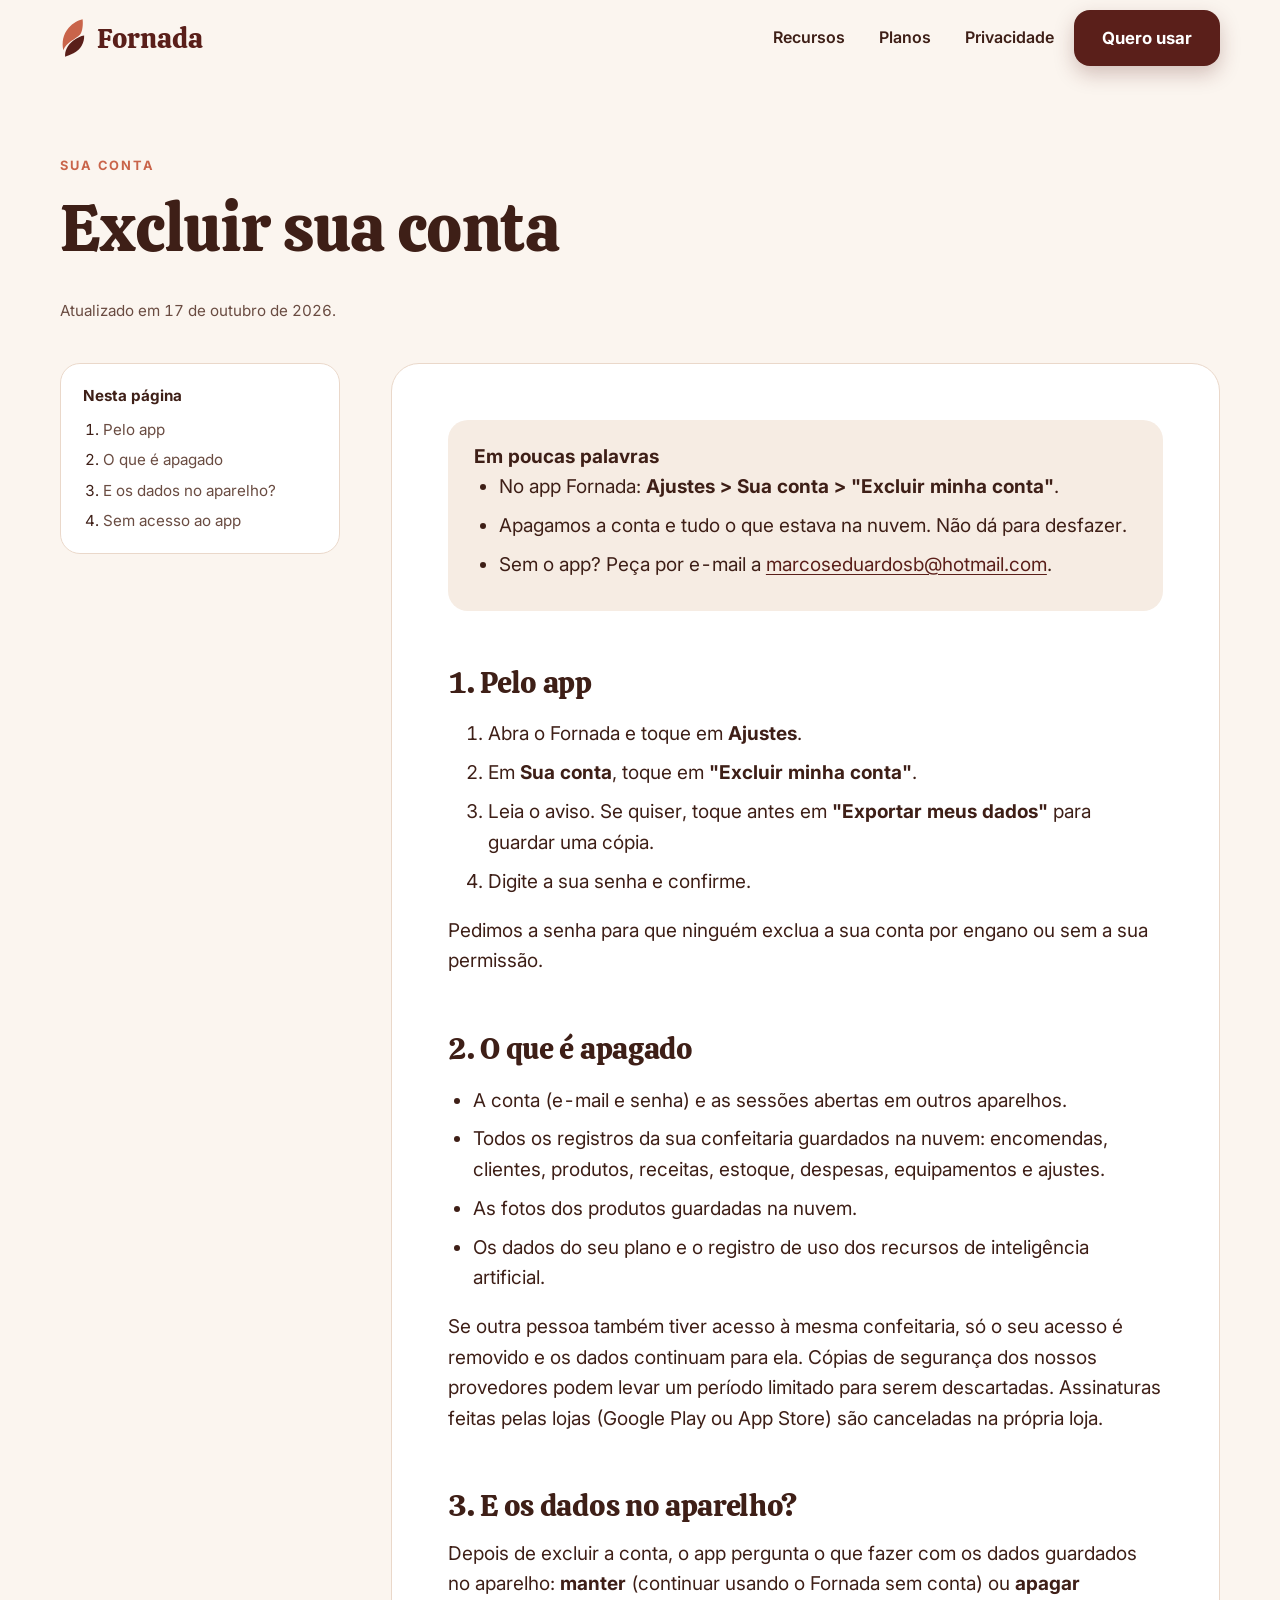
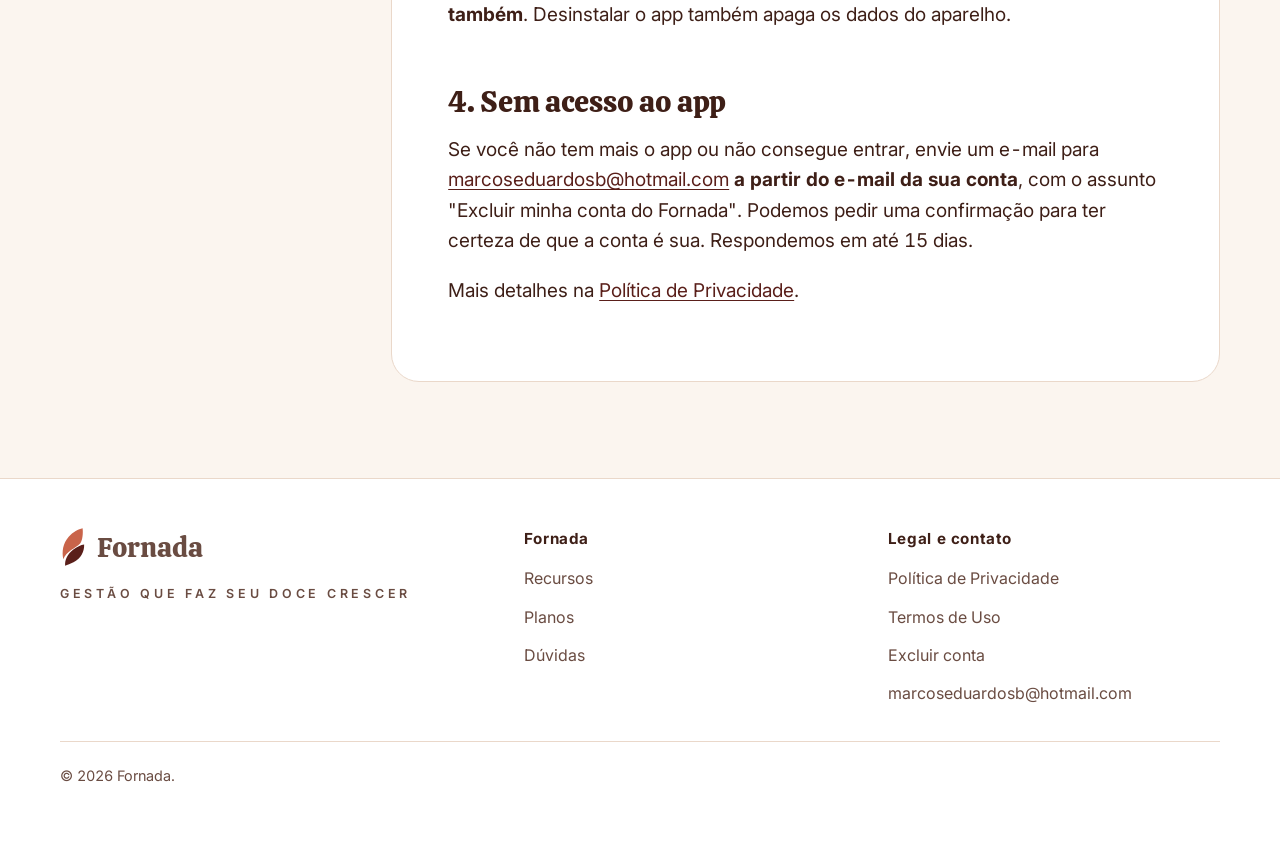
==== excluir-conta.html @ 0e25204d "Account deletion page (link required by the Play Store)" ====
<!doctype html>
<html lang="pt-BR">
<head>
  <meta charset="utf-8">
  <meta name="viewport" content="width=device-width, initial-scale=1">
  <title>Excluir conta — Fornada</title>
  <meta name="description" content="Como excluir a sua conta do Fornada e os dados dela, pelo app ou por e-mail.">
  <meta name="theme-color" content="#5A1F1A">
  <link rel="icon" href="assets/favicon.svg" type="image/svg+xml">
  <link rel="preconnect" href="https://fonts.googleapis.com">
  <link rel="preconnect" href="https://fonts.gstatic.com" crossorigin>
  <link href="https://fonts.googleapis.com/css2?family=Calistoga&family=Inter:wght@400;500;600;700;800&display=swap" rel="stylesheet">
  <link rel="stylesheet" href="assets/style.css">
  <script>document.documentElement.classList.add("js")</script>
</head>
<body>
<svg width="0" height="0" style="position:absolute" aria-hidden="true"><defs><symbol id="leaf" viewBox="-20 -10 290 440"><path fill="#C9644A" d="M225 3C232 60 225 135 198 172C150 225 45 255 13 345C-5 260 10 170 70 100C120 40 180 15 225 3Z"/><path fill="#5A1F1A" d="M242 182C246 262 205 335 125 378C92 395 58 407 33 416C28 350 58 288 120 240C165 205 205 188 242 182Z"/></symbol></defs></svg>
<a class="skip" href="#conteudo">Pular para o conteúdo</a>
<header class="site-header">
  <div class="wrap">
    <a class="brand" href="./" aria-label="Fornada, página inicial"><svg aria-hidden="true"><use href="#leaf"/></svg><span>Fornada</span></a>
    <nav class="nav" aria-label="Principal">
      <a href="./#recursos">Recursos</a>
      <a href="./#planos">Planos</a>
      <a href="privacidade.html">Privacidade</a>
      <a class="btn btn-primary" href="./#comecar">Quero usar</a>
    </nav>
  </div>
</header>

<main id="conteudo">
  <div class="wrap legal-hero">
    <span class="eyebrow">Sua conta</span>
    <h1>Excluir sua conta</h1>
    <p class="updated">Atualizado em 17 de outubro de 2026.</p>
  </div>

  <div class="wrap legal">
    <nav class="toc" aria-label="Nesta página">
      <strong>Nesta página</strong>
      <ol>
        <li><a href="#no-app">Pelo app</a></li>
        <li><a href="#apagado">O que é apagado</a></li>
        <li><a href="#aparelho">E os dados no aparelho?</a></li>
        <li><a href="#sem-app">Sem acesso ao app</a></li>
      </ol>
    </nav>

    <article class="doc">
      <div class="summary">
        <strong>Em poucas palavras</strong>
        <ul>
          <li>No app Fornada: <strong>Ajustes &gt; Sua conta &gt; "Excluir minha conta"</strong>.</li>
          <li>Apagamos a conta e tudo o que estava na nuvem. Não dá para desfazer.</li>
          <li>Sem o app? Peça por e-mail a <a href="mailto:marcoseduardosb@hotmail.com?subject=Excluir%20minha%20conta%20do%20Fornada">marcoseduardosb@hotmail.com</a>.</li>
        </ul>
      </div>

      <h2 id="no-app">1. Pelo app</h2>
      <ol>
        <li>Abra o Fornada e toque em <strong>Ajustes</strong>.</li>
        <li>Em <strong>Sua conta</strong>, toque em <strong>"Excluir minha conta"</strong>.</li>
        <li>Leia o aviso. Se quiser, toque antes em <strong>"Exportar meus dados"</strong> para guardar uma cópia.</li>
        <li>Digite a sua senha e confirme.</li>
      </ol>
      <p>Pedimos a senha para que ninguém exclua a sua conta por engano ou sem a sua permissão.</p>

      <h2 id="apagado">2. O que é apagado</h2>
      <ul>
        <li>A conta (e-mail e senha) e as sessões abertas em outros aparelhos.</li>
        <li>Todos os registros da sua confeitaria guardados na nuvem: encomendas, clientes, produtos, receitas, estoque, despesas, equipamentos e ajustes.</li>
        <li>As fotos dos produtos guardadas na nuvem.</li>
        <li>Os dados do seu plano e o registro de uso dos recursos de inteligência artificial.</li>
      </ul>
      <p>Se outra pessoa também tiver acesso à mesma confeitaria, só o seu acesso é removido e os dados continuam para ela. Cópias de segurança dos nossos provedores podem levar um período limitado para serem descartadas. Assinaturas feitas pelas lojas (Google Play ou App Store) são canceladas na própria loja.</p>

      <h2 id="aparelho">3. E os dados no aparelho?</h2>
      <p>Depois de excluir a conta, o app pergunta o que fazer com os dados guardados no aparelho: <strong>manter</strong> (continuar usando o Fornada sem conta) ou <strong>apagar também</strong>. Desinstalar o app também apaga os dados do aparelho.</p>

      <h2 id="sem-app">4. Sem acesso ao app</h2>
      <p>Se você não tem mais o app ou não consegue entrar, envie um e-mail para <a href="mailto:marcoseduardosb@hotmail.com?subject=Excluir%20minha%20conta%20do%20Fornada">marcoseduardosb@hotmail.com</a> <strong>a partir do e-mail da sua conta</strong>, com o assunto "Excluir minha conta do Fornada". Podemos pedir uma confirmação para ter certeza de que a conta é sua. Respondemos em até 15 dias.</p>
      <p>Mais detalhes na <a href="privacidade.html">Política de Privacidade</a>.</p>
    </article>
  </div>
</main>

<footer class="site-footer">
  <div class="wrap">
    <div>
      <a class="brand" href="./"><svg aria-hidden="true"><use href="#leaf"/></svg><span>Fornada</span></a>
      <div class="tagline">Gestão que faz seu doce crescer</div>
    </div>
    <div>
      <h4>Fornada</h4>
      <ul><li><a href="./#recursos">Recursos</a></li><li><a href="./#planos">Planos</a></li><li><a href="./#duvidas">Dúvidas</a></li></ul>
    </div>
    <div>
      <h4>Legal e contato</h4>
      <ul><li><a href="privacidade.html">Política de Privacidade</a></li><li><a href="termos.html">Termos de Uso</a></li><li><a href="excluir-conta.html">Excluir conta</a></li><li><a href="mailto:marcoseduardosb@hotmail.com">marcoseduardosb@hotmail.com</a></li></ul>
    </div>
    <p class="copy">© 2026 Fornada.</p>
  </div>
</footer>
<script src="assets/site.js" defer></script>
</body>
</html>
---- assets/style.css ----
/* Fornada — site. Same brand as the app: Calistoga for titles, Inter for
   text and numbers; cacau, borgô, terracota, caramelo, creme, oliva. Large
   text and targets (the audience is 50+). */

:root {
  --cacau: #3e1f17;
  --borgo: #5a1f1a;
  --terracota: #c9644a;
  --caramelo: #e0a473;
  --creme: #f7e9dd;
  --oliva: #4a4a3a;
  --menta: #1f6e4e;

  --bg: #fbf5ef;
  --surface: #ffffff;
  --surface-muted: #f6ece3;
  --border: #ead8ca;
  --text: #3e1f17;
  --text-2: #6a4c42;
  --primary: #5a1f1a;
  --on-primary: #ffffff;
  --accent-bg: #f7e1cb;

  --radius-sm: 12px;
  --radius: 20px;
  --radius-lg: 28px;
  --shadow: 0 1px 2px rgba(62, 31, 23, 0.06), 0 12px 32px rgba(62, 31, 23, 0.08);
  --shadow-lg: 0 2px 6px rgba(62, 31, 23, 0.08), 0 30px 70px rgba(62, 31, 23, 0.18);
  --max: 1160px;
  --gutter: clamp(16px, 4vw, 40px);
}

* { box-sizing: border-box; }
html { scroll-behavior: smooth; -webkit-text-size-adjust: 100%; }
@media (prefers-reduced-motion: reduce) { html { scroll-behavior: auto; } }

body {
  margin: 0;
  background: var(--bg);
  color: var(--text);
  font-family: "Inter", system-ui, -apple-system, "Segoe UI", sans-serif;
  font-size: 19px;
  line-height: 1.6;
  font-feature-settings: "tnum" 1;
}

img { max-width: 100%; height: auto; display: block; }
a { color: var(--primary); text-underline-offset: 3px; }
a:hover { color: var(--terracota); }
:focus-visible { outline: 3px solid var(--terracota); outline-offset: 3px; border-radius: 6px; }

h1, h2, h3 { color: var(--text); line-height: 1.15; margin: 0 0 0.5em; }
h1, h2 { font-family: "Calistoga", Georgia, serif; font-weight: 400; letter-spacing: -0.01em; }
h1 { font-size: clamp(2.4rem, 5.2vw, 4.1rem); }
h2 { font-size: clamp(1.9rem, 3.6vw, 2.8rem); }
h3 { font-size: 1.2rem; font-weight: 700; letter-spacing: -0.01em; }
p { margin: 0 0 1em; }

.wrap { width: min(var(--max), 100% - 2 * var(--gutter)); margin-inline: auto; }
.eyebrow {
  display: inline-block;
  font-size: 0.8rem;
  font-weight: 700;
  letter-spacing: 0.16em;
  text-transform: uppercase;
  color: var(--terracota);
  margin-bottom: 0.9rem;
}
.lead { font-size: clamp(1.1rem, 1.6vw, 1.3rem); color: var(--text-2); max-width: 38em; }

.skip {
  position: absolute; left: -999px; top: 8px;
  background: var(--primary); color: var(--on-primary); padding: 10px 16px; border-radius: 10px; z-index: 50;
}
.skip:focus { left: 8px; }

/* ------------------------------------------------------------- header */

.site-header {
  position: sticky; top: 0; z-index: 20;
  background: rgba(251, 245, 239, 0.88);
  backdrop-filter: saturate(1.4) blur(12px);
  -webkit-backdrop-filter: saturate(1.4) blur(12px);
  border-bottom: 1px solid transparent;
}
.site-header.scrolled { border-bottom-color: var(--border); }
.site-header .wrap { display: flex; align-items: center; gap: 24px; min-height: 76px; }

.brand { display: inline-flex; align-items: center; gap: 10px; text-decoration: none; color: var(--borgo); }
.brand svg { height: 40px; width: 27px; flex: none; }
.brand span { font-family: "Calistoga", Georgia, serif; font-size: 1.75rem; line-height: 1; }

.nav { margin-left: auto; display: flex; align-items: center; gap: 6px; }
.nav a:not(.btn) {
  text-decoration: none; color: var(--text); font-weight: 600; font-size: 1rem;
  padding: 12px 14px; border-radius: 999px;
}
.nav a:not(.btn):hover { background: var(--surface-muted); color: var(--primary); }
@media (max-width: 860px) { .nav a:not(.btn) { display: none; } }

/* ------------------------------------------------------------- buttons */

.btn {
  display: inline-flex; align-items: center; justify-content: center; gap: 10px;
  min-height: 56px; padding: 0 26px; border-radius: 16px;
  font: 700 1.05rem/1 "Inter", system-ui, sans-serif; text-decoration: none;
  border: 2px solid transparent; cursor: pointer; transition: transform 0.15s, background 0.15s, box-shadow 0.15s;
}
.btn svg { width: 22px; height: 22px; flex: none; }
.btn-primary { background: var(--primary); color: var(--on-primary); box-shadow: 0 8px 20px rgba(90, 31, 26, 0.25); }
.btn-primary:hover { background: var(--cacau); color: var(--on-primary); transform: translateY(-1px); }
.btn-ghost { background: transparent; color: var(--primary); border-color: var(--border); }
.btn-ghost:hover { background: var(--surface); border-color: var(--caramelo); color: var(--primary); }
.btn-light { background: var(--creme); color: var(--cacau); }
.btn-light:hover { background: #fff; color: var(--cacau); }

/* ------------------------------------------------------------- hero */

.hero { position: relative; overflow: hidden; padding: clamp(40px, 7vw, 96px) 0 clamp(56px, 8vw, 110px); }
.hero::before {
  content: ""; position: absolute; inset: auto -10% -45% 35%; height: 80%;
  background: radial-gradient(closest-side, rgba(224, 164, 115, 0.45), transparent 70%);
  pointer-events: none;
}
.hero .wrap { position: relative; display: grid; grid-template-columns: 1.02fr 1fr; gap: clamp(32px, 5vw, 72px); align-items: center; }
.hero h1 em { font-style: normal; color: var(--terracota); }
.hero .actions { display: flex; flex-wrap: wrap; gap: 12px; margin-top: 28px; }
.hero .note { margin-top: 18px; color: var(--text-2); font-size: 0.95rem; display: flex; gap: 8px; align-items: center; }
.hero .note svg { width: 20px; height: 20px; color: var(--menta); flex: none; }

.devices { position: relative; padding-bottom: 8%; }
.tablet {
  background: #1e120e; border-radius: 30px; padding: 14px; box-shadow: var(--shadow-lg);
  transform: rotate(-1.2deg);
}
.tablet img { border-radius: 18px; }
.phone {
  position: absolute; right: -2%; bottom: -2%; width: 30%;
  background: #1e120e; border-radius: 30px; padding: 9px; box-shadow: var(--shadow-lg);
  transform: rotate(3deg);
}
.phone img { border-radius: 22px; }

@media (max-width: 900px) {
  .hero .wrap { grid-template-columns: 1fr; }
  .devices { max-width: 620px; margin-inline: auto; width: 100%; }
}

/* ------------------------------------------------------------- trust strip */

.strip { background: var(--surface); border-block: 1px solid var(--border); }
.strip .wrap { display: grid; grid-template-columns: repeat(3, 1fr); gap: 24px; padding-block: 28px; }
.strip div { display: flex; gap: 14px; align-items: flex-start; }
.strip strong { display: block; font-size: 1.05rem; }
.strip span { color: var(--text-2); font-size: 0.98rem; }
.icon-tile {
  flex: none; width: 52px; height: 52px; border-radius: 16px;
  display: grid; place-items: center; background: var(--accent-bg); color: var(--borgo);
}
.icon-tile svg { width: 26px; height: 26px; }
@media (max-width: 820px) { .strip .wrap { grid-template-columns: 1fr; } }

/* ------------------------------------------------------------- sections */

section { padding: clamp(64px, 9vw, 120px) 0; }
.section-head { max-width: 760px; margin-bottom: clamp(32px, 5vw, 56px); }
.section-head.center { margin-inline: auto; text-align: center; }
.section-head.center .lead { margin-inline: auto; }

.features { display: grid; grid-template-columns: repeat(3, 1fr); gap: 20px; }
.feature {
  background: var(--surface); border: 1px solid var(--border); border-radius: var(--radius);
  padding: 28px; transition: transform 0.2s, box-shadow 0.2s, border-color 0.2s;
}
.feature:hover { transform: translateY(-3px); box-shadow: var(--shadow); border-color: #e2c8b3; }
.feature .icon-tile { margin-bottom: 18px; }
.feature p { color: var(--text-2); margin: 0; font-size: 1rem; }
.tag {
  display: inline-block; margin-left: 6px; vertical-align: 2px;
  font-size: 0.72rem; font-weight: 700; letter-spacing: 0.06em; text-transform: uppercase;
  color: var(--oliva); background: #e7e7d9; border-radius: 999px; padding: 3px 9px;
}
@media (max-width: 980px) { .features { grid-template-columns: repeat(2, 1fr); } }
@media (max-width: 640px) { .features { grid-template-columns: 1fr; } }

/* Showcase rows */
.showcase { display: grid; gap: clamp(56px, 8vw, 104px); }
.show { display: grid; grid-template-columns: 1fr 1fr; gap: clamp(32px, 6vw, 88px); align-items: center; }
.show.reverse .show-media { order: 2; }
.show-media { display: flex; justify-content: center; }
.show-media .frame {
  width: min(330px, 80%); background: #1e120e; border-radius: 36px; padding: 10px; box-shadow: var(--shadow-lg);
}
.show-media .frame img { border-radius: 27px; }
.show ul { list-style: none; padding: 0; margin: 18px 0 0; display: grid; gap: 12px; }
.show li { display: flex; gap: 12px; align-items: flex-start; color: var(--text-2); }
.show li svg { flex: none; width: 24px; height: 24px; color: var(--terracota); margin-top: 3px; }
@media (max-width: 860px) {
  .show { grid-template-columns: 1fr; }
  .show.reverse .show-media { order: 0; }
}

/* Chocolate band */
.band { background: var(--cacau); color: var(--creme); position: relative; overflow: hidden; }
.band::after {
  content: ""; position: absolute; right: -80px; top: -60px; width: 360px; height: 600px; opacity: 0.08;
  background: url("favicon.svg") no-repeat center / contain; transform: rotate(18deg);
}
.band h2, .band h3 { color: var(--creme); }
.band .lead { color: #e7d3c4; }
.terms { display: grid; grid-template-columns: repeat(3, 1fr); gap: 20px; margin-top: 40px; position: relative; z-index: 1; }
.term { background: rgba(247, 233, 221, 0.06); border: 1px solid rgba(247, 233, 221, 0.16); border-radius: var(--radius); padding: 28px; }
.term .word { font-family: "Calistoga", Georgia, serif; font-size: 2rem; color: var(--caramelo); }
.term .value { font-weight: 800; font-size: 1.9rem; letter-spacing: -0.02em; margin: 6px 0 4px; }
.term .value.up { color: #8fd9b6; }
.term p { color: #e7d3c4; margin: 0; font-size: 1rem; }
@media (max-width: 820px) { .terms { grid-template-columns: 1fr; } }

/* Plans */
.plans { display: grid; grid-template-columns: repeat(3, 1fr); gap: 20px; align-items: stretch; }
.plan {
  background: var(--surface); border: 1px solid var(--border); border-radius: var(--radius-lg);
  padding: 32px; display: flex; flex-direction: column;
}
.plan.featured { border: 2px solid var(--primary); box-shadow: var(--shadow); position: relative; }
.plan.featured .badge {
  position: absolute; top: -15px; left: 32px; background: var(--primary); color: #fff;
  font-size: 0.8rem; font-weight: 700; letter-spacing: 0.05em; padding: 6px 14px; border-radius: 999px;
}
.plan h3 { font-family: "Calistoga", Georgia, serif; font-weight: 400; font-size: 1.7rem; margin-bottom: 6px; }
.plan .price { font-weight: 800; font-size: 2.3rem; letter-spacing: -0.03em; line-height: 1.1; }
.plan .price small { font-size: 1rem; font-weight: 600; color: var(--text-2); letter-spacing: 0; }
.plan .alt { color: var(--text-2); font-size: 0.95rem; margin: 4px 0 20px; }
.plan ul { list-style: none; padding: 0; margin: 0 0 24px; display: grid; gap: 10px; }
.plan li { display: flex; gap: 10px; font-size: 1rem; }
.plan li svg { flex: none; width: 22px; height: 22px; color: var(--menta); margin-top: 3px; }
.plan .btn { margin-top: auto; }
.plans-note { text-align: center; color: var(--text-2); margin-top: 28px; font-size: 1rem; }
@media (max-width: 980px) { .plans { grid-template-columns: 1fr; max-width: 520px; margin-inline: auto; } }

/* FAQ */
.faq { max-width: 820px; margin-inline: auto; display: grid; gap: 12px; }
.faq details { background: var(--surface); border: 1px solid var(--border); border-radius: var(--radius); }
.faq summary {
  cursor: pointer; list-style: none; padding: 22px 26px; font-weight: 700; font-size: 1.08rem;
  display: flex; justify-content: space-between; align-items: center; gap: 16px; min-height: 56px;
}
.faq summary::-webkit-details-marker { display: none; }
.faq summary::after {
  content: ""; flex: none; width: 12px; height: 12px; border-right: 3px solid var(--primary);
  border-bottom: 3px solid var(--primary); transform: rotate(45deg); transition: transform 0.2s; margin-top: -6px;
}
.faq details[open] summary::after { transform: rotate(-135deg); margin-top: 6px; }
.faq details p { padding: 0 26px 22px; margin: 0; color: var(--text-2); }

/* CTA */
.cta { padding-top: 0; }
.cta .box {
  background: linear-gradient(135deg, var(--borgo), var(--cacau)); color: var(--creme);
  border-radius: var(--radius-lg); padding: clamp(36px, 6vw, 72px); display: grid;
  grid-template-columns: 1.4fr 1fr; gap: 32px; align-items: center; box-shadow: var(--shadow-lg);
}
.cta h2 { color: var(--creme); }
.cta p { color: #ecd8c9; }
.cta .actions { display: flex; flex-direction: column; gap: 12px; }
@media (max-width: 820px) { .cta .box { grid-template-columns: 1fr; } }

/* ------------------------------------------------------------- footer */

.site-footer { border-top: 1px solid var(--border); padding: 48px 0 40px; background: var(--surface); }
.site-footer .wrap { display: grid; grid-template-columns: 1.3fr 1fr 1fr; gap: 32px; }
.site-footer .tagline {
  font-size: 0.78rem; font-weight: 600; letter-spacing: 0.3em; text-transform: uppercase; color: var(--text-2); margin-top: 8px;
}
.site-footer h4 { margin: 0 0 12px; font-size: 0.95rem; letter-spacing: 0.04em; }
.site-footer ul { list-style: none; padding: 0; margin: 0; display: grid; gap: 8px; }
.site-footer a { color: var(--text-2); text-decoration: none; font-size: 1rem; }
.site-footer a:hover { color: var(--primary); text-decoration: underline; }
.copy { grid-column: 1 / -1; border-top: 1px solid var(--border); padding-top: 22px; color: var(--text-2); font-size: 0.9rem; }
@media (max-width: 760px) { .site-footer .wrap { grid-template-columns: 1fr; } }

/* ------------------------------------------------------------- legal pages */

.legal-hero { padding: clamp(40px, 6vw, 72px) 0 24px; }
.legal-hero p { color: var(--text-2); }
.legal { display: grid; grid-template-columns: 280px 1fr; gap: clamp(28px, 4vw, 56px); padding-bottom: 96px; align-items: start; }
.toc {
  position: sticky; top: 100px; background: var(--surface); border: 1px solid var(--border);
  border-radius: var(--radius); padding: 20px 22px; font-size: 0.95rem; max-height: calc(100vh - 130px); overflow: auto;
}
.toc strong { display: block; margin-bottom: 10px; }
.toc ol { margin: 0; padding-left: 20px; display: grid; gap: 6px; }
.toc a { color: var(--text-2); text-decoration: none; }
.toc a:hover { color: var(--primary); text-decoration: underline; }
.doc {
  background: var(--surface); border: 1px solid var(--border); border-radius: var(--radius-lg);
  padding: clamp(24px, 5vw, 56px); min-width: 0;
}
.doc h2 { font-size: clamp(1.5rem, 2.4vw, 1.9rem); margin-top: 1.8em; scroll-margin-top: 100px; }
.doc h2:first-child { margin-top: 0; }
.doc h3 { margin-top: 1.4em; }
.doc ul { padding-left: 1.3em; }
.doc li { margin-bottom: 0.45em; }
.doc .summary {
  background: var(--surface-muted); border-radius: var(--radius); padding: 22px 26px; margin-bottom: 2em;
}
.doc .summary ul { margin: 0; }
.doc table { width: 100%; border-collapse: collapse; font-size: 0.97rem; margin: 1em 0 1.5em; }
.doc th, .doc td { text-align: left; border-bottom: 1px solid var(--border); padding: 12px 10px; vertical-align: top; }
.doc th { background: var(--surface-muted); font-weight: 700; }
.table-scroll { overflow-x: auto; }
.updated { color: var(--text-2); font-size: 0.95rem; }
@media (max-width: 900px) {
  .legal { grid-template-columns: 1fr; }
  .toc { position: static; max-height: none; }
}

/* reveal on scroll (only when JS runs) */
.js .reveal { opacity: 0; transform: translateY(18px); transition: opacity 0.6s ease, transform 0.6s ease; }
.js .reveal.in { opacity: 1; transform: none; }
@media (prefers-reduced-motion: reduce) { .js .reveal { opacity: 1; transform: none; transition: none; } }
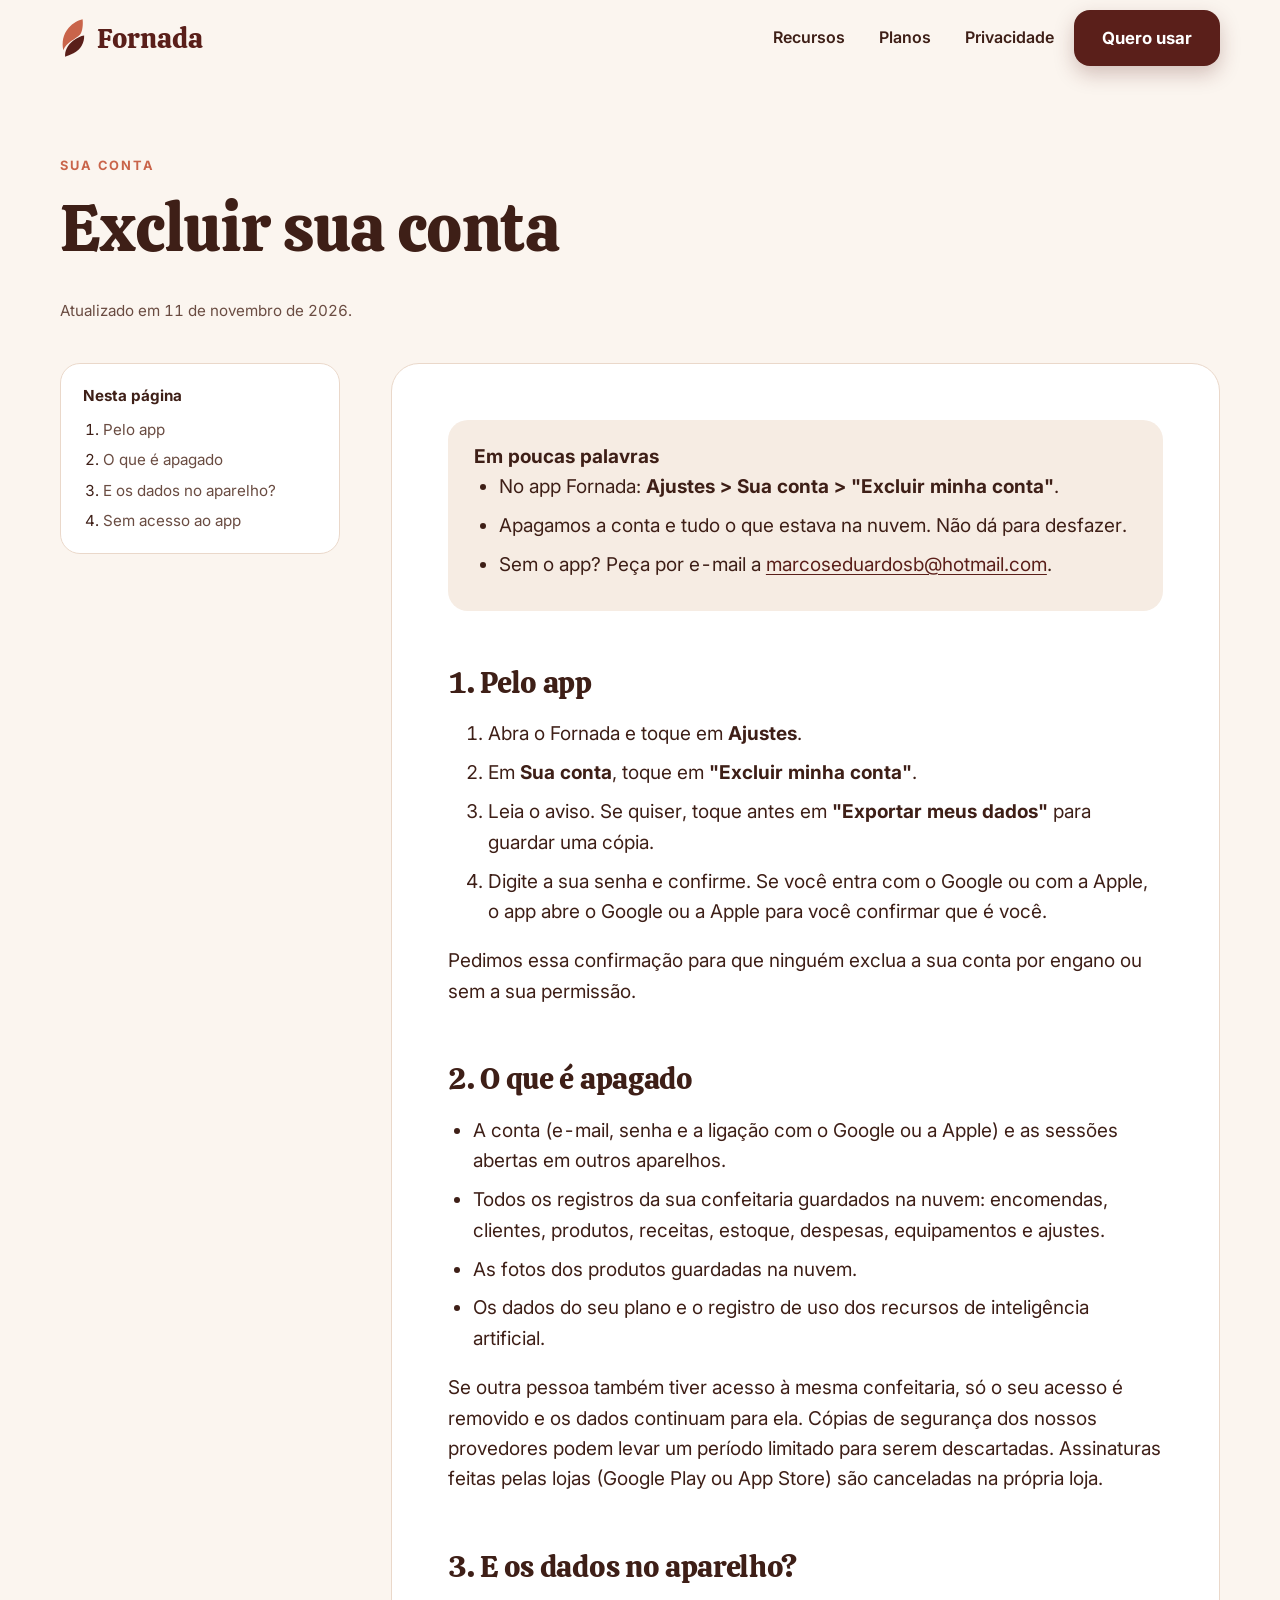
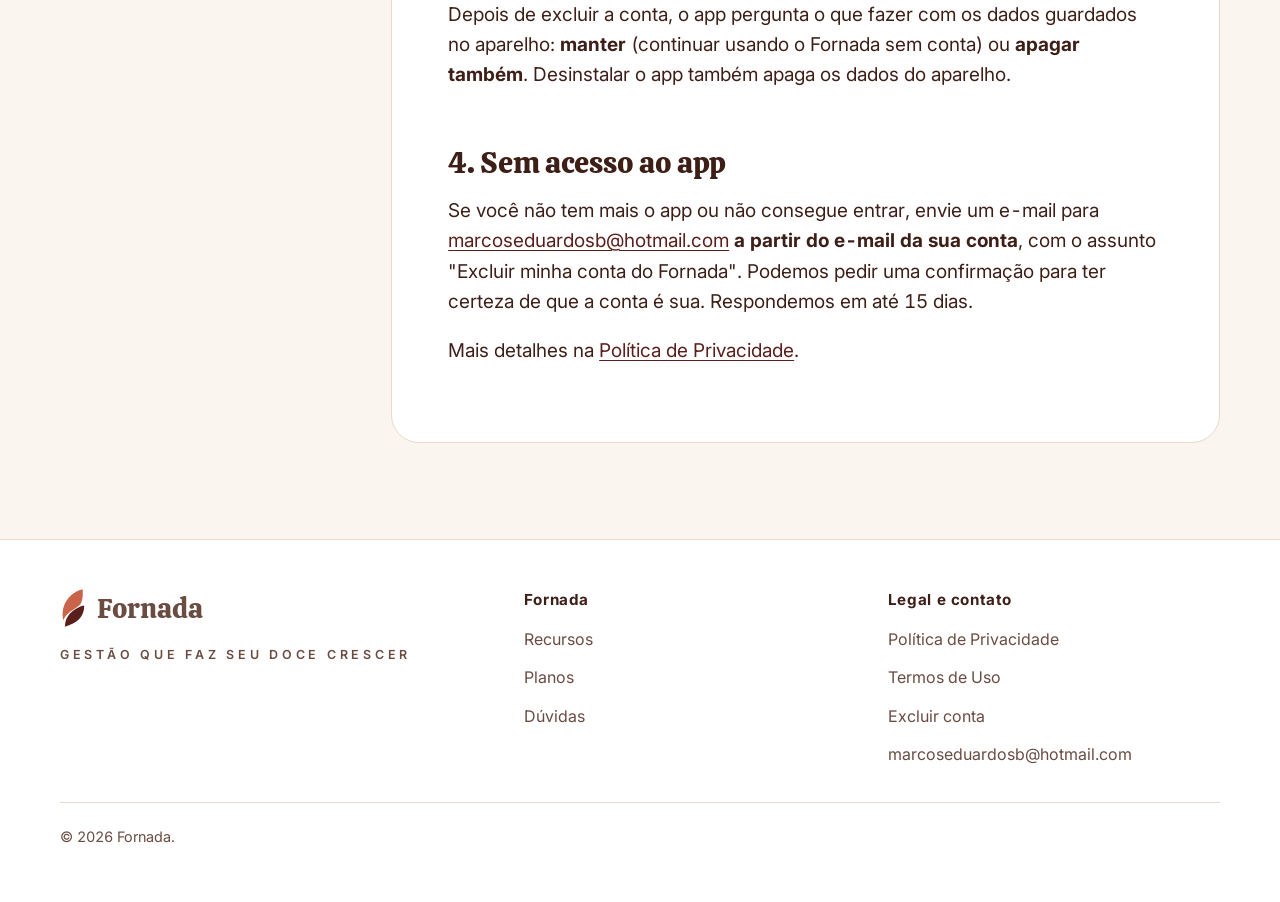
==== commit e57232f9: "Privacy and terms: signing in with Google or Apple What Google/Apple send (e-mail and an id), joinin" ====
--- a/excluir-conta.html
+++ b/excluir-conta.html
@@ -1,106 +1,106 @@
-<!doctype html>
-<html lang="pt-BR">
-<head>
-  <meta charset="utf-8">
-  <meta name="viewport" content="width=device-width, initial-scale=1">
-  <title>Excluir conta — Fornada</title>
-  <meta name="description" content="Como excluir a sua conta do Fornada e os dados dela, pelo app ou por e-mail.">
-  <meta name="theme-color" content="#5A1F1A">
-  <link rel="icon" href="assets/favicon.svg" type="image/svg+xml">
-  <link rel="preconnect" href="https://fonts.googleapis.com">
-  <link rel="preconnect" href="https://fonts.gstatic.com" crossorigin>
-  <link href="https://fonts.googleapis.com/css2?family=Calistoga&family=Inter:wght@400;500;600;700;800&display=swap" rel="stylesheet">
-  <link rel="stylesheet" href="assets/style.css">
-  <script>document.documentElement.classList.add("js")</script>
-</head>
-<body>
-<svg width="0" height="0" style="position:absolute" aria-hidden="true"><defs><symbol id="leaf" viewBox="-20 -10 290 440"><path fill="#C9644A" d="M225 3C232 60 225 135 198 172C150 225 45 255 13 345C-5 260 10 170 70 100C120 40 180 15 225 3Z"/><path fill="#5A1F1A" d="M242 182C246 262 205 335 125 378C92 395 58 407 33 416C28 350 58 288 120 240C165 205 205 188 242 182Z"/></symbol></defs></svg>
-<a class="skip" href="#conteudo">Pular para o conteúdo</a>
-<header class="site-header">
-  <div class="wrap">
-    <a class="brand" href="./" aria-label="Fornada, página inicial"><svg aria-hidden="true"><use href="#leaf"/></svg><span>Fornada</span></a>
-    <nav class="nav" aria-label="Principal">
-      <a href="./#recursos">Recursos</a>
-      <a href="./#planos">Planos</a>
-      <a href="privacidade.html">Privacidade</a>
-      <a class="btn btn-primary" href="./#comecar">Quero usar</a>
-    </nav>
-  </div>
-</header>
-
-<main id="conteudo">
-  <div class="wrap legal-hero">
-    <span class="eyebrow">Sua conta</span>
-    <h1>Excluir sua conta</h1>
-    <p class="updated">Atualizado em 17 de outubro de 2026.</p>
-  </div>
-
-  <div class="wrap legal">
-    <nav class="toc" aria-label="Nesta página">
-      <strong>Nesta página</strong>
-      <ol>
-        <li><a href="#no-app">Pelo app</a></li>
-        <li><a href="#apagado">O que é apagado</a></li>
-        <li><a href="#aparelho">E os dados no aparelho?</a></li>
-        <li><a href="#sem-app">Sem acesso ao app</a></li>
-      </ol>
-    </nav>
-
-    <article class="doc">
-      <div class="summary">
-        <strong>Em poucas palavras</strong>
-        <ul>
-          <li>No app Fornada: <strong>Ajustes &gt; Sua conta &gt; "Excluir minha conta"</strong>.</li>
-          <li>Apagamos a conta e tudo o que estava na nuvem. Não dá para desfazer.</li>
-          <li>Sem o app? Peça por e-mail a <a href="mailto:marcoseduardosb@hotmail.com?subject=Excluir%20minha%20conta%20do%20Fornada">marcoseduardosb@hotmail.com</a>.</li>
-        </ul>
-      </div>
-
-      <h2 id="no-app">1. Pelo app</h2>
-      <ol>
-        <li>Abra o Fornada e toque em <strong>Ajustes</strong>.</li>
-        <li>Em <strong>Sua conta</strong>, toque em <strong>"Excluir minha conta"</strong>.</li>
-        <li>Leia o aviso. Se quiser, toque antes em <strong>"Exportar meus dados"</strong> para guardar uma cópia.</li>
-        <li>Digite a sua senha e confirme.</li>
-      </ol>
-      <p>Pedimos a senha para que ninguém exclua a sua conta por engano ou sem a sua permissão.</p>
-
-      <h2 id="apagado">2. O que é apagado</h2>
-      <ul>
-        <li>A conta (e-mail e senha) e as sessões abertas em outros aparelhos.</li>
-        <li>Todos os registros da sua confeitaria guardados na nuvem: encomendas, clientes, produtos, receitas, estoque, despesas, equipamentos e ajustes.</li>
-        <li>As fotos dos produtos guardadas na nuvem.</li>
-        <li>Os dados do seu plano e o registro de uso dos recursos de inteligência artificial.</li>
-      </ul>
-      <p>Se outra pessoa também tiver acesso à mesma confeitaria, só o seu acesso é removido e os dados continuam para ela. Cópias de segurança dos nossos provedores podem levar um período limitado para serem descartadas. Assinaturas feitas pelas lojas (Google Play ou App Store) são canceladas na própria loja.</p>
-
-      <h2 id="aparelho">3. E os dados no aparelho?</h2>
-      <p>Depois de excluir a conta, o app pergunta o que fazer com os dados guardados no aparelho: <strong>manter</strong> (continuar usando o Fornada sem conta) ou <strong>apagar também</strong>. Desinstalar o app também apaga os dados do aparelho.</p>
-
-      <h2 id="sem-app">4. Sem acesso ao app</h2>
-      <p>Se você não tem mais o app ou não consegue entrar, envie um e-mail para <a href="mailto:marcoseduardosb@hotmail.com?subject=Excluir%20minha%20conta%20do%20Fornada">marcoseduardosb@hotmail.com</a> <strong>a partir do e-mail da sua conta</strong>, com o assunto "Excluir minha conta do Fornada". Podemos pedir uma confirmação para ter certeza de que a conta é sua. Respondemos em até 15 dias.</p>
-      <p>Mais detalhes na <a href="privacidade.html">Política de Privacidade</a>.</p>
-    </article>
-  </div>
-</main>
-
-<footer class="site-footer">
-  <div class="wrap">
-    <div>
-      <a class="brand" href="./"><svg aria-hidden="true"><use href="#leaf"/></svg><span>Fornada</span></a>
-      <div class="tagline">Gestão que faz seu doce crescer</div>
-    </div>
-    <div>
-      <h4>Fornada</h4>
-      <ul><li><a href="./#recursos">Recursos</a></li><li><a href="./#planos">Planos</a></li><li><a href="./#duvidas">Dúvidas</a></li></ul>
-    </div>
-    <div>
-      <h4>Legal e contato</h4>
-      <ul><li><a href="privacidade.html">Política de Privacidade</a></li><li><a href="termos.html">Termos de Uso</a></li><li><a href="excluir-conta.html">Excluir conta</a></li><li><a href="mailto:marcoseduardosb@hotmail.com">marcoseduardosb@hotmail.com</a></li></ul>
-    </div>
-    <p class="copy">© 2026 Fornada.</p>
-  </div>
-</footer>
-<script src="assets/site.js" defer></script>
-</body>
-</html>
+<!doctype html>
+<html lang="pt-BR">
+<head>
+  <meta charset="utf-8">
+  <meta name="viewport" content="width=device-width, initial-scale=1">
+  <title>Excluir conta — Fornada</title>
+  <meta name="description" content="Como excluir a sua conta do Fornada e os dados dela, pelo app ou por e-mail.">
+  <meta name="theme-color" content="#5A1F1A">
+  <link rel="icon" href="assets/favicon.svg" type="image/svg+xml">
+  <link rel="preconnect" href="https://fonts.googleapis.com">
+  <link rel="preconnect" href="https://fonts.gstatic.com" crossorigin>
+  <link href="https://fonts.googleapis.com/css2?family=Calistoga&family=Inter:wght@400;500;600;700;800&display=swap" rel="stylesheet">
+  <link rel="stylesheet" href="assets/style.css">
+  <script>document.documentElement.classList.add("js")</script>
+</head>
+<body>
+<svg width="0" height="0" style="position:absolute" aria-hidden="true"><defs><symbol id="leaf" viewBox="-20 -10 290 440"><path fill="#C9644A" d="M225 3C232 60 225 135 198 172C150 225 45 255 13 345C-5 260 10 170 70 100C120 40 180 15 225 3Z"/><path fill="#5A1F1A" d="M242 182C246 262 205 335 125 378C92 395 58 407 33 416C28 350 58 288 120 240C165 205 205 188 242 182Z"/></symbol></defs></svg>
+<a class="skip" href="#conteudo">Pular para o conteúdo</a>
+<header class="site-header">
+  <div class="wrap">
+    <a class="brand" href="./" aria-label="Fornada, página inicial"><svg aria-hidden="true"><use href="#leaf"/></svg><span>Fornada</span></a>
+    <nav class="nav" aria-label="Principal">
+      <a href="./#recursos">Recursos</a>
+      <a href="./#planos">Planos</a>
+      <a href="privacidade.html">Privacidade</a>
+      <a class="btn btn-primary" href="./#comecar">Quero usar</a>
+    </nav>
+  </div>
+</header>
+
+<main id="conteudo">
+  <div class="wrap legal-hero">
+    <span class="eyebrow">Sua conta</span>
+    <h1>Excluir sua conta</h1>
+    <p class="updated">Atualizado em 11 de novembro de 2026.</p>
+  </div>
+
+  <div class="wrap legal">
+    <nav class="toc" aria-label="Nesta página">
+      <strong>Nesta página</strong>
+      <ol>
+        <li><a href="#no-app">Pelo app</a></li>
+        <li><a href="#apagado">O que é apagado</a></li>
+        <li><a href="#aparelho">E os dados no aparelho?</a></li>
+        <li><a href="#sem-app">Sem acesso ao app</a></li>
+      </ol>
+    </nav>
+
+    <article class="doc">
+      <div class="summary">
+        <strong>Em poucas palavras</strong>
+        <ul>
+          <li>No app Fornada: <strong>Ajustes &gt; Sua conta &gt; "Excluir minha conta"</strong>.</li>
+          <li>Apagamos a conta e tudo o que estava na nuvem. Não dá para desfazer.</li>
+          <li>Sem o app? Peça por e-mail a <a href="mailto:marcoseduardosb@hotmail.com?subject=Excluir%20minha%20conta%20do%20Fornada">marcoseduardosb@hotmail.com</a>.</li>
+        </ul>
+      </div>
+
+      <h2 id="no-app">1. Pelo app</h2>
+      <ol>
+        <li>Abra o Fornada e toque em <strong>Ajustes</strong>.</li>
+        <li>Em <strong>Sua conta</strong>, toque em <strong>"Excluir minha conta"</strong>.</li>
+        <li>Leia o aviso. Se quiser, toque antes em <strong>"Exportar meus dados"</strong> para guardar uma cópia.</li>
+        <li>Digite a sua senha e confirme. Se você entra com o Google ou com a Apple, o app abre o Google ou a Apple para você confirmar que é você.</li>
+      </ol>
+      <p>Pedimos essa confirmação para que ninguém exclua a sua conta por engano ou sem a sua permissão.</p>
+
+      <h2 id="apagado">2. O que é apagado</h2>
+      <ul>
+        <li>A conta (e-mail, senha e a ligação com o Google ou a Apple) e as sessões abertas em outros aparelhos.</li>
+        <li>Todos os registros da sua confeitaria guardados na nuvem: encomendas, clientes, produtos, receitas, estoque, despesas, equipamentos e ajustes.</li>
+        <li>As fotos dos produtos guardadas na nuvem.</li>
+        <li>Os dados do seu plano e o registro de uso dos recursos de inteligência artificial.</li>
+      </ul>
+      <p>Se outra pessoa também tiver acesso à mesma confeitaria, só o seu acesso é removido e os dados continuam para ela. Cópias de segurança dos nossos provedores podem levar um período limitado para serem descartadas. Assinaturas feitas pelas lojas (Google Play ou App Store) são canceladas na própria loja.</p>
+
+      <h2 id="aparelho">3. E os dados no aparelho?</h2>
+      <p>Depois de excluir a conta, o app pergunta o que fazer com os dados guardados no aparelho: <strong>manter</strong> (continuar usando o Fornada sem conta) ou <strong>apagar também</strong>. Desinstalar o app também apaga os dados do aparelho.</p>
+
+      <h2 id="sem-app">4. Sem acesso ao app</h2>
+      <p>Se você não tem mais o app ou não consegue entrar, envie um e-mail para <a href="mailto:marcoseduardosb@hotmail.com?subject=Excluir%20minha%20conta%20do%20Fornada">marcoseduardosb@hotmail.com</a> <strong>a partir do e-mail da sua conta</strong>, com o assunto "Excluir minha conta do Fornada". Podemos pedir uma confirmação para ter certeza de que a conta é sua. Respondemos em até 15 dias.</p>
+      <p>Mais detalhes na <a href="privacidade.html">Política de Privacidade</a>.</p>
+    </article>
+  </div>
+</main>
+
+<footer class="site-footer">
+  <div class="wrap">
+    <div>
+      <a class="brand" href="./"><svg aria-hidden="true"><use href="#leaf"/></svg><span>Fornada</span></a>
+      <div class="tagline">Gestão que faz seu doce crescer</div>
+    </div>
+    <div>
+      <h4>Fornada</h4>
+      <ul><li><a href="./#recursos">Recursos</a></li><li><a href="./#planos">Planos</a></li><li><a href="./#duvidas">Dúvidas</a></li></ul>
+    </div>
+    <div>
+      <h4>Legal e contato</h4>
+      <ul><li><a href="privacidade.html">Política de Privacidade</a></li><li><a href="termos.html">Termos de Uso</a></li><li><a href="excluir-conta.html">Excluir conta</a></li><li><a href="mailto:marcoseduardosb@hotmail.com">marcoseduardosb@hotmail.com</a></li></ul>
+    </div>
+    <p class="copy">© 2026 Fornada.</p>
+  </div>
+</footer>
+<script src="assets/site.js" defer></script>
+</body>
+</html>
--- a/assets/style.css
+++ b/assets/style.css
@@ -1,321 +1,321 @@
-/* Fornada — site. Same brand as the app: Calistoga for titles, Inter for
-   text and numbers; cacau, borgô, terracota, caramelo, creme, oliva. Large
-   text and targets (the audience is 50+). */
-
-:root {
-  --cacau: #3e1f17;
-  --borgo: #5a1f1a;
-  --terracota: #c9644a;
-  --caramelo: #e0a473;
-  --creme: #f7e9dd;
-  --oliva: #4a4a3a;
-  --menta: #1f6e4e;
-
-  --bg: #fbf5ef;
-  --surface: #ffffff;
-  --surface-muted: #f6ece3;
-  --border: #ead8ca;
-  --text: #3e1f17;
-  --text-2: #6a4c42;
-  --primary: #5a1f1a;
-  --on-primary: #ffffff;
-  --accent-bg: #f7e1cb;
-
-  --radius-sm: 12px;
-  --radius: 20px;
-  --radius-lg: 28px;
-  --shadow: 0 1px 2px rgba(62, 31, 23, 0.06), 0 12px 32px rgba(62, 31, 23, 0.08);
-  --shadow-lg: 0 2px 6px rgba(62, 31, 23, 0.08), 0 30px 70px rgba(62, 31, 23, 0.18);
-  --max: 1160px;
-  --gutter: clamp(16px, 4vw, 40px);
-}
-
-* { box-sizing: border-box; }
-html { scroll-behavior: smooth; -webkit-text-size-adjust: 100%; }
-@media (prefers-reduced-motion: reduce) { html { scroll-behavior: auto; } }
-
-body {
-  margin: 0;
-  background: var(--bg);
-  color: var(--text);
-  font-family: "Inter", system-ui, -apple-system, "Segoe UI", sans-serif;
-  font-size: 19px;
-  line-height: 1.6;
-  font-feature-settings: "tnum" 1;
-}
-
-img { max-width: 100%; height: auto; display: block; }
-a { color: var(--primary); text-underline-offset: 3px; }
-a:hover { color: var(--terracota); }
-:focus-visible { outline: 3px solid var(--terracota); outline-offset: 3px; border-radius: 6px; }
-
-h1, h2, h3 { color: var(--text); line-height: 1.15; margin: 0 0 0.5em; }
-h1, h2 { font-family: "Calistoga", Georgia, serif; font-weight: 400; letter-spacing: -0.01em; }
-h1 { font-size: clamp(2.4rem, 5.2vw, 4.1rem); }
-h2 { font-size: clamp(1.9rem, 3.6vw, 2.8rem); }
-h3 { font-size: 1.2rem; font-weight: 700; letter-spacing: -0.01em; }
-p { margin: 0 0 1em; }
-
-.wrap { width: min(var(--max), 100% - 2 * var(--gutter)); margin-inline: auto; }
-.eyebrow {
-  display: inline-block;
-  font-size: 0.8rem;
-  font-weight: 700;
-  letter-spacing: 0.16em;
-  text-transform: uppercase;
-  color: var(--terracota);
-  margin-bottom: 0.9rem;
-}
-.lead { font-size: clamp(1.1rem, 1.6vw, 1.3rem); color: var(--text-2); max-width: 38em; }
-
-.skip {
-  position: absolute; left: -999px; top: 8px;
-  background: var(--primary); color: var(--on-primary); padding: 10px 16px; border-radius: 10px; z-index: 50;
-}
-.skip:focus { left: 8px; }
-
-/* ------------------------------------------------------------- header */
-
-.site-header {
-  position: sticky; top: 0; z-index: 20;
-  background: rgba(251, 245, 239, 0.88);
-  backdrop-filter: saturate(1.4) blur(12px);
-  -webkit-backdrop-filter: saturate(1.4) blur(12px);
-  border-bottom: 1px solid transparent;
-}
-.site-header.scrolled { border-bottom-color: var(--border); }
-.site-header .wrap { display: flex; align-items: center; gap: 24px; min-height: 76px; }
-
-.brand { display: inline-flex; align-items: center; gap: 10px; text-decoration: none; color: var(--borgo); }
-.brand svg { height: 40px; width: 27px; flex: none; }
-.brand span { font-family: "Calistoga", Georgia, serif; font-size: 1.75rem; line-height: 1; }
-
-.nav { margin-left: auto; display: flex; align-items: center; gap: 6px; }
-.nav a:not(.btn) {
-  text-decoration: none; color: var(--text); font-weight: 600; font-size: 1rem;
-  padding: 12px 14px; border-radius: 999px;
-}
-.nav a:not(.btn):hover { background: var(--surface-muted); color: var(--primary); }
-@media (max-width: 860px) { .nav a:not(.btn) { display: none; } }
-
-/* ------------------------------------------------------------- buttons */
-
-.btn {
-  display: inline-flex; align-items: center; justify-content: center; gap: 10px;
-  min-height: 56px; padding: 0 26px; border-radius: 16px;
-  font: 700 1.05rem/1 "Inter", system-ui, sans-serif; text-decoration: none;
-  border: 2px solid transparent; cursor: pointer; transition: transform 0.15s, background 0.15s, box-shadow 0.15s;
-}
-.btn svg { width: 22px; height: 22px; flex: none; }
-.btn-primary { background: var(--primary); color: var(--on-primary); box-shadow: 0 8px 20px rgba(90, 31, 26, 0.25); }
-.btn-primary:hover { background: var(--cacau); color: var(--on-primary); transform: translateY(-1px); }
-.btn-ghost { background: transparent; color: var(--primary); border-color: var(--border); }
-.btn-ghost:hover { background: var(--surface); border-color: var(--caramelo); color: var(--primary); }
-.btn-light { background: var(--creme); color: var(--cacau); }
-.btn-light:hover { background: #fff; color: var(--cacau); }
-
-/* ------------------------------------------------------------- hero */
-
-.hero { position: relative; overflow: hidden; padding: clamp(40px, 7vw, 96px) 0 clamp(56px, 8vw, 110px); }
-.hero::before {
-  content: ""; position: absolute; inset: auto -10% -45% 35%; height: 80%;
-  background: radial-gradient(closest-side, rgba(224, 164, 115, 0.45), transparent 70%);
-  pointer-events: none;
-}
-.hero .wrap { position: relative; display: grid; grid-template-columns: 1.02fr 1fr; gap: clamp(32px, 5vw, 72px); align-items: center; }
-.hero h1 em { font-style: normal; color: var(--terracota); }
-.hero .actions { display: flex; flex-wrap: wrap; gap: 12px; margin-top: 28px; }
-.hero .note { margin-top: 18px; color: var(--text-2); font-size: 0.95rem; display: flex; gap: 8px; align-items: center; }
-.hero .note svg { width: 20px; height: 20px; color: var(--menta); flex: none; }
-
-.devices { position: relative; padding-bottom: 8%; }
-.tablet {
-  background: #1e120e; border-radius: 30px; padding: 14px; box-shadow: var(--shadow-lg);
-  transform: rotate(-1.2deg);
-}
-.tablet img { border-radius: 18px; }
-.phone {
-  position: absolute; right: -2%; bottom: -2%; width: 30%;
-  background: #1e120e; border-radius: 30px; padding: 9px; box-shadow: var(--shadow-lg);
-  transform: rotate(3deg);
-}
-.phone img { border-radius: 22px; }
-
-@media (max-width: 900px) {
-  .hero .wrap { grid-template-columns: 1fr; }
-  .devices { max-width: 620px; margin-inline: auto; width: 100%; }
-}
-
-/* ------------------------------------------------------------- trust strip */
-
-.strip { background: var(--surface); border-block: 1px solid var(--border); }
-.strip .wrap { display: grid; grid-template-columns: repeat(3, 1fr); gap: 24px; padding-block: 28px; }
-.strip div { display: flex; gap: 14px; align-items: flex-start; }
-.strip strong { display: block; font-size: 1.05rem; }
-.strip span { color: var(--text-2); font-size: 0.98rem; }
-.icon-tile {
-  flex: none; width: 52px; height: 52px; border-radius: 16px;
-  display: grid; place-items: center; background: var(--accent-bg); color: var(--borgo);
-}
-.icon-tile svg { width: 26px; height: 26px; }
-@media (max-width: 820px) { .strip .wrap { grid-template-columns: 1fr; } }
-
-/* ------------------------------------------------------------- sections */
-
-section { padding: clamp(64px, 9vw, 120px) 0; }
-.section-head { max-width: 760px; margin-bottom: clamp(32px, 5vw, 56px); }
-.section-head.center { margin-inline: auto; text-align: center; }
-.section-head.center .lead { margin-inline: auto; }
-
-.features { display: grid; grid-template-columns: repeat(3, 1fr); gap: 20px; }
-.feature {
-  background: var(--surface); border: 1px solid var(--border); border-radius: var(--radius);
-  padding: 28px; transition: transform 0.2s, box-shadow 0.2s, border-color 0.2s;
-}
-.feature:hover { transform: translateY(-3px); box-shadow: var(--shadow); border-color: #e2c8b3; }
-.feature .icon-tile { margin-bottom: 18px; }
-.feature p { color: var(--text-2); margin: 0; font-size: 1rem; }
-.tag {
-  display: inline-block; margin-left: 6px; vertical-align: 2px;
-  font-size: 0.72rem; font-weight: 700; letter-spacing: 0.06em; text-transform: uppercase;
-  color: var(--oliva); background: #e7e7d9; border-radius: 999px; padding: 3px 9px;
-}
-@media (max-width: 980px) { .features { grid-template-columns: repeat(2, 1fr); } }
-@media (max-width: 640px) { .features { grid-template-columns: 1fr; } }
-
-/* Showcase rows */
-.showcase { display: grid; gap: clamp(56px, 8vw, 104px); }
-.show { display: grid; grid-template-columns: 1fr 1fr; gap: clamp(32px, 6vw, 88px); align-items: center; }
-.show.reverse .show-media { order: 2; }
-.show-media { display: flex; justify-content: center; }
-.show-media .frame {
-  width: min(330px, 80%); background: #1e120e; border-radius: 36px; padding: 10px; box-shadow: var(--shadow-lg);
-}
-.show-media .frame img { border-radius: 27px; }
-.show ul { list-style: none; padding: 0; margin: 18px 0 0; display: grid; gap: 12px; }
-.show li { display: flex; gap: 12px; align-items: flex-start; color: var(--text-2); }
-.show li svg { flex: none; width: 24px; height: 24px; color: var(--terracota); margin-top: 3px; }
-@media (max-width: 860px) {
-  .show { grid-template-columns: 1fr; }
-  .show.reverse .show-media { order: 0; }
-}
-
-/* Chocolate band */
-.band { background: var(--cacau); color: var(--creme); position: relative; overflow: hidden; }
-.band::after {
-  content: ""; position: absolute; right: -80px; top: -60px; width: 360px; height: 600px; opacity: 0.08;
-  background: url("favicon.svg") no-repeat center / contain; transform: rotate(18deg);
-}
-.band h2, .band h3 { color: var(--creme); }
-.band .lead { color: #e7d3c4; }
-.terms { display: grid; grid-template-columns: repeat(3, 1fr); gap: 20px; margin-top: 40px; position: relative; z-index: 1; }
-.term { background: rgba(247, 233, 221, 0.06); border: 1px solid rgba(247, 233, 221, 0.16); border-radius: var(--radius); padding: 28px; }
-.term .word { font-family: "Calistoga", Georgia, serif; font-size: 2rem; color: var(--caramelo); }
-.term .value { font-weight: 800; font-size: 1.9rem; letter-spacing: -0.02em; margin: 6px 0 4px; }
-.term .value.up { color: #8fd9b6; }
-.term p { color: #e7d3c4; margin: 0; font-size: 1rem; }
-@media (max-width: 820px) { .terms { grid-template-columns: 1fr; } }
-
-/* Plans */
-.plans { display: grid; grid-template-columns: repeat(3, 1fr); gap: 20px; align-items: stretch; }
-.plan {
-  background: var(--surface); border: 1px solid var(--border); border-radius: var(--radius-lg);
-  padding: 32px; display: flex; flex-direction: column;
-}
-.plan.featured { border: 2px solid var(--primary); box-shadow: var(--shadow); position: relative; }
-.plan.featured .badge {
-  position: absolute; top: -15px; left: 32px; background: var(--primary); color: #fff;
-  font-size: 0.8rem; font-weight: 700; letter-spacing: 0.05em; padding: 6px 14px; border-radius: 999px;
-}
-.plan h3 { font-family: "Calistoga", Georgia, serif; font-weight: 400; font-size: 1.7rem; margin-bottom: 6px; }
-.plan .price { font-weight: 800; font-size: 2.3rem; letter-spacing: -0.03em; line-height: 1.1; }
-.plan .price small { font-size: 1rem; font-weight: 600; color: var(--text-2); letter-spacing: 0; }
-.plan .alt { color: var(--text-2); font-size: 0.95rem; margin: 4px 0 20px; }
-.plan ul { list-style: none; padding: 0; margin: 0 0 24px; display: grid; gap: 10px; }
-.plan li { display: flex; gap: 10px; font-size: 1rem; }
-.plan li svg { flex: none; width: 22px; height: 22px; color: var(--menta); margin-top: 3px; }
-.plan .btn { margin-top: auto; }
-.plans-note { text-align: center; color: var(--text-2); margin-top: 28px; font-size: 1rem; }
-@media (max-width: 980px) { .plans { grid-template-columns: 1fr; max-width: 520px; margin-inline: auto; } }
-
-/* FAQ */
-.faq { max-width: 820px; margin-inline: auto; display: grid; gap: 12px; }
-.faq details { background: var(--surface); border: 1px solid var(--border); border-radius: var(--radius); }
-.faq summary {
-  cursor: pointer; list-style: none; padding: 22px 26px; font-weight: 700; font-size: 1.08rem;
-  display: flex; justify-content: space-between; align-items: center; gap: 16px; min-height: 56px;
-}
-.faq summary::-webkit-details-marker { display: none; }
-.faq summary::after {
-  content: ""; flex: none; width: 12px; height: 12px; border-right: 3px solid var(--primary);
-  border-bottom: 3px solid var(--primary); transform: rotate(45deg); transition: transform 0.2s; margin-top: -6px;
-}
-.faq details[open] summary::after { transform: rotate(-135deg); margin-top: 6px; }
-.faq details p { padding: 0 26px 22px; margin: 0; color: var(--text-2); }
-
-/* CTA */
-.cta { padding-top: 0; }
-.cta .box {
-  background: linear-gradient(135deg, var(--borgo), var(--cacau)); color: var(--creme);
-  border-radius: var(--radius-lg); padding: clamp(36px, 6vw, 72px); display: grid;
-  grid-template-columns: 1.4fr 1fr; gap: 32px; align-items: center; box-shadow: var(--shadow-lg);
-}
-.cta h2 { color: var(--creme); }
-.cta p { color: #ecd8c9; }
-.cta .actions { display: flex; flex-direction: column; gap: 12px; }
-@media (max-width: 820px) { .cta .box { grid-template-columns: 1fr; } }
-
-/* ------------------------------------------------------------- footer */
-
-.site-footer { border-top: 1px solid var(--border); padding: 48px 0 40px; background: var(--surface); }
-.site-footer .wrap { display: grid; grid-template-columns: 1.3fr 1fr 1fr; gap: 32px; }
-.site-footer .tagline {
-  font-size: 0.78rem; font-weight: 600; letter-spacing: 0.3em; text-transform: uppercase; color: var(--text-2); margin-top: 8px;
-}
-.site-footer h4 { margin: 0 0 12px; font-size: 0.95rem; letter-spacing: 0.04em; }
-.site-footer ul { list-style: none; padding: 0; margin: 0; display: grid; gap: 8px; }
-.site-footer a { color: var(--text-2); text-decoration: none; font-size: 1rem; }
-.site-footer a:hover { color: var(--primary); text-decoration: underline; }
-.copy { grid-column: 1 / -1; border-top: 1px solid var(--border); padding-top: 22px; color: var(--text-2); font-size: 0.9rem; }
-@media (max-width: 760px) { .site-footer .wrap { grid-template-columns: 1fr; } }
-
-/* ------------------------------------------------------------- legal pages */
-
-.legal-hero { padding: clamp(40px, 6vw, 72px) 0 24px; }
-.legal-hero p { color: var(--text-2); }
-.legal { display: grid; grid-template-columns: 280px 1fr; gap: clamp(28px, 4vw, 56px); padding-bottom: 96px; align-items: start; }
-.toc {
-  position: sticky; top: 100px; background: var(--surface); border: 1px solid var(--border);
-  border-radius: var(--radius); padding: 20px 22px; font-size: 0.95rem; max-height: calc(100vh - 130px); overflow: auto;
-}
-.toc strong { display: block; margin-bottom: 10px; }
-.toc ol { margin: 0; padding-left: 20px; display: grid; gap: 6px; }
-.toc a { color: var(--text-2); text-decoration: none; }
-.toc a:hover { color: var(--primary); text-decoration: underline; }
-.doc {
-  background: var(--surface); border: 1px solid var(--border); border-radius: var(--radius-lg);
-  padding: clamp(24px, 5vw, 56px); min-width: 0;
-}
-.doc h2 { font-size: clamp(1.5rem, 2.4vw, 1.9rem); margin-top: 1.8em; scroll-margin-top: 100px; }
-.doc h2:first-child { margin-top: 0; }
-.doc h3 { margin-top: 1.4em; }
-.doc ul { padding-left: 1.3em; }
-.doc li { margin-bottom: 0.45em; }
-.doc .summary {
-  background: var(--surface-muted); border-radius: var(--radius); padding: 22px 26px; margin-bottom: 2em;
-}
-.doc .summary ul { margin: 0; }
-.doc table { width: 100%; border-collapse: collapse; font-size: 0.97rem; margin: 1em 0 1.5em; }
-.doc th, .doc td { text-align: left; border-bottom: 1px solid var(--border); padding: 12px 10px; vertical-align: top; }
-.doc th { background: var(--surface-muted); font-weight: 700; }
-.table-scroll { overflow-x: auto; }
-.updated { color: var(--text-2); font-size: 0.95rem; }
-@media (max-width: 900px) {
-  .legal { grid-template-columns: 1fr; }
-  .toc { position: static; max-height: none; }
-}
-
-/* reveal on scroll (only when JS runs) */
-.js .reveal { opacity: 0; transform: translateY(18px); transition: opacity 0.6s ease, transform 0.6s ease; }
-.js .reveal.in { opacity: 1; transform: none; }
-@media (prefers-reduced-motion: reduce) { .js .reveal { opacity: 1; transform: none; transition: none; } }
+/* Fornada — site. Same brand as the app: Calistoga for titles, Inter for
+   text and numbers; cacau, borgô, terracota, caramelo, creme, oliva. Large
+   text and targets (the audience is 50+). */
+
+:root {
+  --cacau: #3e1f17;
+  --borgo: #5a1f1a;
+  --terracota: #c9644a;
+  --caramelo: #e0a473;
+  --creme: #f7e9dd;
+  --oliva: #4a4a3a;
+  --menta: #1f6e4e;
+
+  --bg: #fbf5ef;
+  --surface: #ffffff;
+  --surface-muted: #f6ece3;
+  --border: #ead8ca;
+  --text: #3e1f17;
+  --text-2: #6a4c42;
+  --primary: #5a1f1a;
+  --on-primary: #ffffff;
+  --accent-bg: #f7e1cb;
+
+  --radius-sm: 12px;
+  --radius: 20px;
+  --radius-lg: 28px;
+  --shadow: 0 1px 2px rgba(62, 31, 23, 0.06), 0 12px 32px rgba(62, 31, 23, 0.08);
+  --shadow-lg: 0 2px 6px rgba(62, 31, 23, 0.08), 0 30px 70px rgba(62, 31, 23, 0.18);
+  --max: 1160px;
+  --gutter: clamp(16px, 4vw, 40px);
+}
+
+* { box-sizing: border-box; }
+html { scroll-behavior: smooth; -webkit-text-size-adjust: 100%; }
+@media (prefers-reduced-motion: reduce) { html { scroll-behavior: auto; } }
+
+body {
+  margin: 0;
+  background: var(--bg);
+  color: var(--text);
+  font-family: "Inter", system-ui, -apple-system, "Segoe UI", sans-serif;
+  font-size: 19px;
+  line-height: 1.6;
+  font-feature-settings: "tnum" 1;
+}
+
+img { max-width: 100%; height: auto; display: block; }
+a { color: var(--primary); text-underline-offset: 3px; }
+a:hover { color: var(--terracota); }
+:focus-visible { outline: 3px solid var(--terracota); outline-offset: 3px; border-radius: 6px; }
+
+h1, h2, h3 { color: var(--text); line-height: 1.15; margin: 0 0 0.5em; }
+h1, h2 { font-family: "Calistoga", Georgia, serif; font-weight: 400; letter-spacing: -0.01em; }
+h1 { font-size: clamp(2.4rem, 5.2vw, 4.1rem); }
+h2 { font-size: clamp(1.9rem, 3.6vw, 2.8rem); }
+h3 { font-size: 1.2rem; font-weight: 700; letter-spacing: -0.01em; }
+p { margin: 0 0 1em; }
+
+.wrap { width: min(var(--max), 100% - 2 * var(--gutter)); margin-inline: auto; }
+.eyebrow {
+  display: inline-block;
+  font-size: 0.8rem;
+  font-weight: 700;
+  letter-spacing: 0.16em;
+  text-transform: uppercase;
+  color: var(--terracota);
+  margin-bottom: 0.9rem;
+}
+.lead { font-size: clamp(1.1rem, 1.6vw, 1.3rem); color: var(--text-2); max-width: 38em; }
+
+.skip {
+  position: absolute; left: -999px; top: 8px;
+  background: var(--primary); color: var(--on-primary); padding: 10px 16px; border-radius: 10px; z-index: 50;
+}
+.skip:focus { left: 8px; }
+
+/* ------------------------------------------------------------- header */
+
+.site-header {
+  position: sticky; top: 0; z-index: 20;
+  background: rgba(251, 245, 239, 0.88);
+  backdrop-filter: saturate(1.4) blur(12px);
+  -webkit-backdrop-filter: saturate(1.4) blur(12px);
+  border-bottom: 1px solid transparent;
+}
+.site-header.scrolled { border-bottom-color: var(--border); }
+.site-header .wrap { display: flex; align-items: center; gap: 24px; min-height: 76px; }
+
+.brand { display: inline-flex; align-items: center; gap: 10px; text-decoration: none; color: var(--borgo); }
+.brand svg { height: 40px; width: 27px; flex: none; }
+.brand span { font-family: "Calistoga", Georgia, serif; font-size: 1.75rem; line-height: 1; }
+
+.nav { margin-left: auto; display: flex; align-items: center; gap: 6px; }
+.nav a:not(.btn) {
+  text-decoration: none; color: var(--text); font-weight: 600; font-size: 1rem;
+  padding: 12px 14px; border-radius: 999px;
+}
+.nav a:not(.btn):hover { background: var(--surface-muted); color: var(--primary); }
+@media (max-width: 860px) { .nav a:not(.btn) { display: none; } }
+
+/* ------------------------------------------------------------- buttons */
+
+.btn {
+  display: inline-flex; align-items: center; justify-content: center; gap: 10px;
+  min-height: 56px; padding: 0 26px; border-radius: 16px;
+  font: 700 1.05rem/1 "Inter", system-ui, sans-serif; text-decoration: none;
+  border: 2px solid transparent; cursor: pointer; transition: transform 0.15s, background 0.15s, box-shadow 0.15s;
+}
+.btn svg { width: 22px; height: 22px; flex: none; }
+.btn-primary { background: var(--primary); color: var(--on-primary); box-shadow: 0 8px 20px rgba(90, 31, 26, 0.25); }
+.btn-primary:hover { background: var(--cacau); color: var(--on-primary); transform: translateY(-1px); }
+.btn-ghost { background: transparent; color: var(--primary); border-color: var(--border); }
+.btn-ghost:hover { background: var(--surface); border-color: var(--caramelo); color: var(--primary); }
+.btn-light { background: var(--creme); color: var(--cacau); }
+.btn-light:hover { background: #fff; color: var(--cacau); }
+
+/* ------------------------------------------------------------- hero */
+
+.hero { position: relative; overflow: hidden; padding: clamp(40px, 7vw, 96px) 0 clamp(56px, 8vw, 110px); }
+.hero::before {
+  content: ""; position: absolute; inset: auto -10% -45% 35%; height: 80%;
+  background: radial-gradient(closest-side, rgba(224, 164, 115, 0.45), transparent 70%);
+  pointer-events: none;
+}
+.hero .wrap { position: relative; display: grid; grid-template-columns: 1.02fr 1fr; gap: clamp(32px, 5vw, 72px); align-items: center; }
+.hero h1 em { font-style: normal; color: var(--terracota); }
+.hero .actions { display: flex; flex-wrap: wrap; gap: 12px; margin-top: 28px; }
+.hero .note { margin-top: 18px; color: var(--text-2); font-size: 0.95rem; display: flex; gap: 8px; align-items: center; }
+.hero .note svg { width: 20px; height: 20px; color: var(--menta); flex: none; }
+
+.devices { position: relative; padding-bottom: 8%; }
+.tablet {
+  background: #1e120e; border-radius: 30px; padding: 14px; box-shadow: var(--shadow-lg);
+  transform: rotate(-1.2deg);
+}
+.tablet img { border-radius: 18px; }
+.phone {
+  position: absolute; right: -2%; bottom: -2%; width: 30%;
+  background: #1e120e; border-radius: 30px; padding: 9px; box-shadow: var(--shadow-lg);
+  transform: rotate(3deg);
+}
+.phone img { border-radius: 22px; }
+
+@media (max-width: 900px) {
+  .hero .wrap { grid-template-columns: 1fr; }
+  .devices { max-width: 620px; margin-inline: auto; width: 100%; }
+}
+
+/* ------------------------------------------------------------- trust strip */
+
+.strip { background: var(--surface); border-block: 1px solid var(--border); }
+.strip .wrap { display: grid; grid-template-columns: repeat(3, 1fr); gap: 24px; padding-block: 28px; }
+.strip div { display: flex; gap: 14px; align-items: flex-start; }
+.strip strong { display: block; font-size: 1.05rem; }
+.strip span { color: var(--text-2); font-size: 0.98rem; }
+.icon-tile {
+  flex: none; width: 52px; height: 52px; border-radius: 16px;
+  display: grid; place-items: center; background: var(--accent-bg); color: var(--borgo);
+}
+.icon-tile svg { width: 26px; height: 26px; }
+@media (max-width: 820px) { .strip .wrap { grid-template-columns: 1fr; } }
+
+/* ------------------------------------------------------------- sections */
+
+section { padding: clamp(64px, 9vw, 120px) 0; }
+.section-head { max-width: 760px; margin-bottom: clamp(32px, 5vw, 56px); }
+.section-head.center { margin-inline: auto; text-align: center; }
+.section-head.center .lead { margin-inline: auto; }
+
+.features { display: grid; grid-template-columns: repeat(3, 1fr); gap: 20px; }
+.feature {
+  background: var(--surface); border: 1px solid var(--border); border-radius: var(--radius);
+  padding: 28px; transition: transform 0.2s, box-shadow 0.2s, border-color 0.2s;
+}
+.feature:hover { transform: translateY(-3px); box-shadow: var(--shadow); border-color: #e2c8b3; }
+.feature .icon-tile { margin-bottom: 18px; }
+.feature p { color: var(--text-2); margin: 0; font-size: 1rem; }
+.tag {
+  display: inline-block; margin-left: 6px; vertical-align: 2px;
+  font-size: 0.72rem; font-weight: 700; letter-spacing: 0.06em; text-transform: uppercase;
+  color: var(--oliva); background: #e7e7d9; border-radius: 999px; padding: 3px 9px;
+}
+@media (max-width: 980px) { .features { grid-template-columns: repeat(2, 1fr); } }
+@media (max-width: 640px) { .features { grid-template-columns: 1fr; } }
+
+/* Showcase rows */
+.showcase { display: grid; gap: clamp(56px, 8vw, 104px); }
+.show { display: grid; grid-template-columns: 1fr 1fr; gap: clamp(32px, 6vw, 88px); align-items: center; }
+.show.reverse .show-media { order: 2; }
+.show-media { display: flex; justify-content: center; }
+.show-media .frame {
+  width: min(330px, 80%); background: #1e120e; border-radius: 36px; padding: 10px; box-shadow: var(--shadow-lg);
+}
+.show-media .frame img { border-radius: 27px; }
+.show ul { list-style: none; padding: 0; margin: 18px 0 0; display: grid; gap: 12px; }
+.show li { display: flex; gap: 12px; align-items: flex-start; color: var(--text-2); }
+.show li svg { flex: none; width: 24px; height: 24px; color: var(--terracota); margin-top: 3px; }
+@media (max-width: 860px) {
+  .show { grid-template-columns: 1fr; }
+  .show.reverse .show-media { order: 0; }
+}
+
+/* Chocolate band */
+.band { background: var(--cacau); color: var(--creme); position: relative; overflow: hidden; }
+.band::after {
+  content: ""; position: absolute; right: -80px; top: -60px; width: 360px; height: 600px; opacity: 0.08;
+  background: url("favicon.svg") no-repeat center / contain; transform: rotate(18deg);
+}
+.band h2, .band h3 { color: var(--creme); }
+.band .lead { color: #e7d3c4; }
+.terms { display: grid; grid-template-columns: repeat(3, 1fr); gap: 20px; margin-top: 40px; position: relative; z-index: 1; }
+.term { background: rgba(247, 233, 221, 0.06); border: 1px solid rgba(247, 233, 221, 0.16); border-radius: var(--radius); padding: 28px; }
+.term .word { font-family: "Calistoga", Georgia, serif; font-size: 2rem; color: var(--caramelo); }
+.term .value { font-weight: 800; font-size: 1.9rem; letter-spacing: -0.02em; margin: 6px 0 4px; }
+.term .value.up { color: #8fd9b6; }
+.term p { color: #e7d3c4; margin: 0; font-size: 1rem; }
+@media (max-width: 820px) { .terms { grid-template-columns: 1fr; } }
+
+/* Plans */
+.plans { display: grid; grid-template-columns: repeat(3, 1fr); gap: 20px; align-items: stretch; }
+.plan {
+  background: var(--surface); border: 1px solid var(--border); border-radius: var(--radius-lg);
+  padding: 32px; display: flex; flex-direction: column;
+}
+.plan.featured { border: 2px solid var(--primary); box-shadow: var(--shadow); position: relative; }
+.plan.featured .badge {
+  position: absolute; top: -15px; left: 32px; background: var(--primary); color: #fff;
+  font-size: 0.8rem; font-weight: 700; letter-spacing: 0.05em; padding: 6px 14px; border-radius: 999px;
+}
+.plan h3 { font-family: "Calistoga", Georgia, serif; font-weight: 400; font-size: 1.7rem; margin-bottom: 6px; }
+.plan .price { font-weight: 800; font-size: 2.3rem; letter-spacing: -0.03em; line-height: 1.1; }
+.plan .price small { font-size: 1rem; font-weight: 600; color: var(--text-2); letter-spacing: 0; }
+.plan .alt { color: var(--text-2); font-size: 0.95rem; margin: 4px 0 20px; }
+.plan ul { list-style: none; padding: 0; margin: 0 0 24px; display: grid; gap: 10px; }
+.plan li { display: flex; gap: 10px; font-size: 1rem; }
+.plan li svg { flex: none; width: 22px; height: 22px; color: var(--menta); margin-top: 3px; }
+.plan .btn { margin-top: auto; }
+.plans-note { text-align: center; color: var(--text-2); margin-top: 28px; font-size: 1rem; }
+@media (max-width: 980px) { .plans { grid-template-columns: 1fr; max-width: 520px; margin-inline: auto; } }
+
+/* FAQ */
+.faq { max-width: 820px; margin-inline: auto; display: grid; gap: 12px; }
+.faq details { background: var(--surface); border: 1px solid var(--border); border-radius: var(--radius); }
+.faq summary {
+  cursor: pointer; list-style: none; padding: 22px 26px; font-weight: 700; font-size: 1.08rem;
+  display: flex; justify-content: space-between; align-items: center; gap: 16px; min-height: 56px;
+}
+.faq summary::-webkit-details-marker { display: none; }
+.faq summary::after {
+  content: ""; flex: none; width: 12px; height: 12px; border-right: 3px solid var(--primary);
+  border-bottom: 3px solid var(--primary); transform: rotate(45deg); transition: transform 0.2s; margin-top: -6px;
+}
+.faq details[open] summary::after { transform: rotate(-135deg); margin-top: 6px; }
+.faq details p { padding: 0 26px 22px; margin: 0; color: var(--text-2); }
+
+/* CTA */
+.cta { padding-top: 0; }
+.cta .box {
+  background: linear-gradient(135deg, var(--borgo), var(--cacau)); color: var(--creme);
+  border-radius: var(--radius-lg); padding: clamp(36px, 6vw, 72px); display: grid;
+  grid-template-columns: 1.4fr 1fr; gap: 32px; align-items: center; box-shadow: var(--shadow-lg);
+}
+.cta h2 { color: var(--creme); }
+.cta p { color: #ecd8c9; }
+.cta .actions { display: flex; flex-direction: column; gap: 12px; }
+@media (max-width: 820px) { .cta .box { grid-template-columns: 1fr; } }
+
+/* ------------------------------------------------------------- footer */
+
+.site-footer { border-top: 1px solid var(--border); padding: 48px 0 40px; background: var(--surface); }
+.site-footer .wrap { display: grid; grid-template-columns: 1.3fr 1fr 1fr; gap: 32px; }
+.site-footer .tagline {
+  font-size: 0.78rem; font-weight: 600; letter-spacing: 0.3em; text-transform: uppercase; color: var(--text-2); margin-top: 8px;
+}
+.site-footer h4 { margin: 0 0 12px; font-size: 0.95rem; letter-spacing: 0.04em; }
+.site-footer ul { list-style: none; padding: 0; margin: 0; display: grid; gap: 8px; }
+.site-footer a { color: var(--text-2); text-decoration: none; font-size: 1rem; }
+.site-footer a:hover { color: var(--primary); text-decoration: underline; }
+.copy { grid-column: 1 / -1; border-top: 1px solid var(--border); padding-top: 22px; color: var(--text-2); font-size: 0.9rem; }
+@media (max-width: 760px) { .site-footer .wrap { grid-template-columns: 1fr; } }
+
+/* ------------------------------------------------------------- legal pages */
+
+.legal-hero { padding: clamp(40px, 6vw, 72px) 0 24px; }
+.legal-hero p { color: var(--text-2); }
+.legal { display: grid; grid-template-columns: 280px 1fr; gap: clamp(28px, 4vw, 56px); padding-bottom: 96px; align-items: start; }
+.toc {
+  position: sticky; top: 100px; background: var(--surface); border: 1px solid var(--border);
+  border-radius: var(--radius); padding: 20px 22px; font-size: 0.95rem; max-height: calc(100vh - 130px); overflow: auto;
+}
+.toc strong { display: block; margin-bottom: 10px; }
+.toc ol { margin: 0; padding-left: 20px; display: grid; gap: 6px; }
+.toc a { color: var(--text-2); text-decoration: none; }
+.toc a:hover { color: var(--primary); text-decoration: underline; }
+.doc {
+  background: var(--surface); border: 1px solid var(--border); border-radius: var(--radius-lg);
+  padding: clamp(24px, 5vw, 56px); min-width: 0;
+}
+.doc h2 { font-size: clamp(1.5rem, 2.4vw, 1.9rem); margin-top: 1.8em; scroll-margin-top: 100px; }
+.doc h2:first-child { margin-top: 0; }
+.doc h3 { margin-top: 1.4em; }
+.doc ul { padding-left: 1.3em; }
+.doc li { margin-bottom: 0.45em; }
+.doc .summary {
+  background: var(--surface-muted); border-radius: var(--radius); padding: 22px 26px; margin-bottom: 2em;
+}
+.doc .summary ul { margin: 0; }
+.doc table { width: 100%; border-collapse: collapse; font-size: 0.97rem; margin: 1em 0 1.5em; }
+.doc th, .doc td { text-align: left; border-bottom: 1px solid var(--border); padding: 12px 10px; vertical-align: top; }
+.doc th { background: var(--surface-muted); font-weight: 700; }
+.table-scroll { overflow-x: auto; }
+.updated { color: var(--text-2); font-size: 0.95rem; }
+@media (max-width: 900px) {
+  .legal { grid-template-columns: 1fr; }
+  .toc { position: static; max-height: none; }
+}
+
+/* reveal on scroll (only when JS runs) */
+.js .reveal { opacity: 0; transform: translateY(18px); transition: opacity 0.6s ease, transform 0.6s ease; }
+.js .reveal.in { opacity: 1; transform: none; }
+@media (prefers-reduced-motion: reduce) { .js .reveal { opacity: 1; transform: none; transition: none; } }
